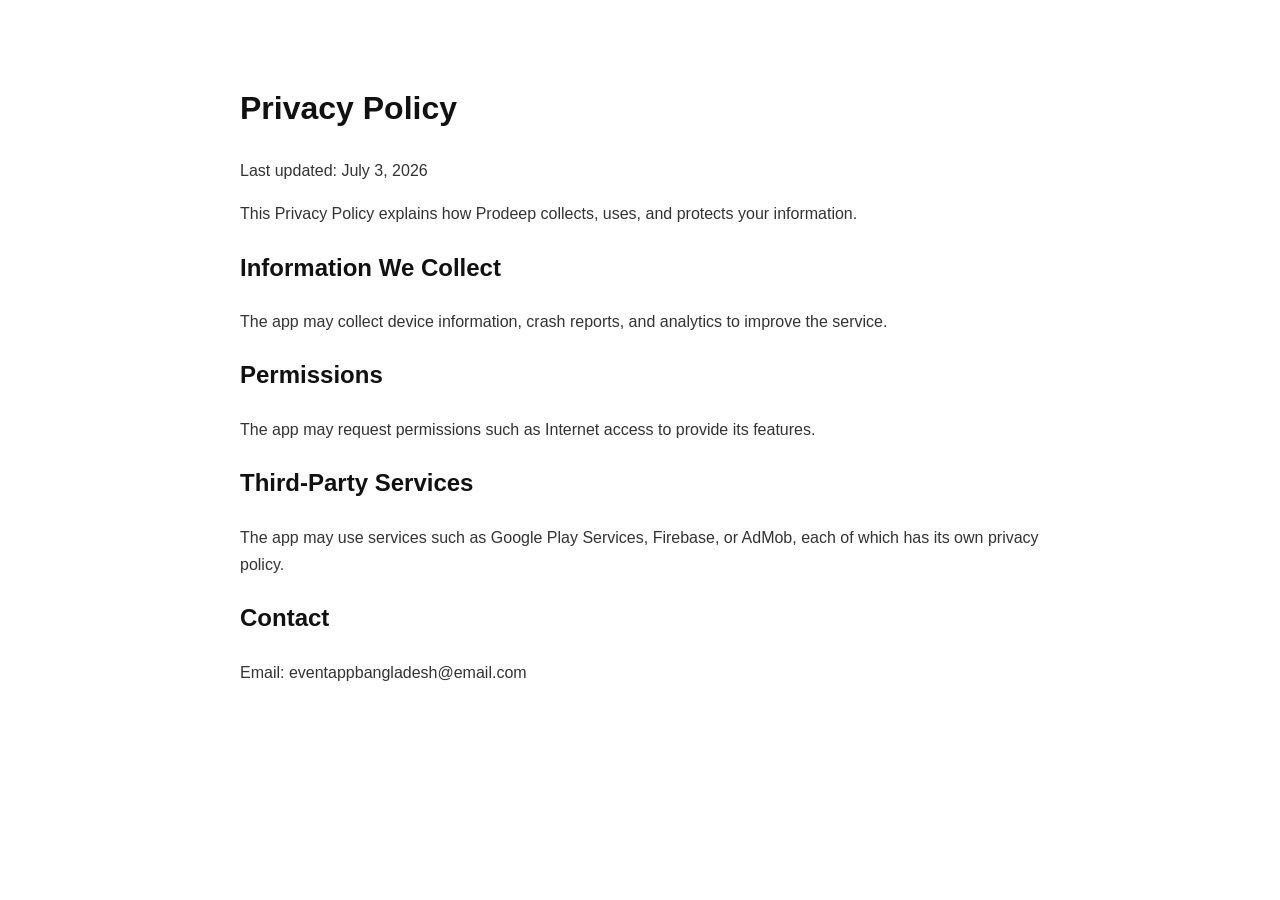
==== privacy.html @ 0e961927 "Add files via upload" ====
<!DOCTYPE html>
<html lang="en">
<head>
    <meta charset="UTF-8">
    <meta name="viewport" content="width=device-width, initial-scale=1.0">
    <title>Prodeep Privacy Policy</title>
    <style>
        body{
            font-family: Arial, sans-serif;
            max-width:800px;
            margin:40px auto;
            padding:20px;
            line-height:1.7;
            color:#333;
        }
        h1,h2{
            color:#111;
        }
    </style>
</head>
<body>

<h1>Privacy Policy</h1>

<p>Last updated: July 3, 2026</p>

<p>This Privacy Policy explains how Prodeep collects, uses, and protects your information.</p>

<h2>Information We Collect</h2>
<p>The app may collect device information, crash reports, and analytics to improve the service.</p>

<h2>Permissions</h2>
<p>The app may request permissions such as Internet access to provide its features.</p>

<h2>Third-Party Services</h2>
<p>The app may use services such as Google Play Services, Firebase, or AdMob, each of which has its own privacy policy.</p>

<h2>Contact</h2>
<p>Email: eventappbangladesh@email.com</p>

</body>
</html>
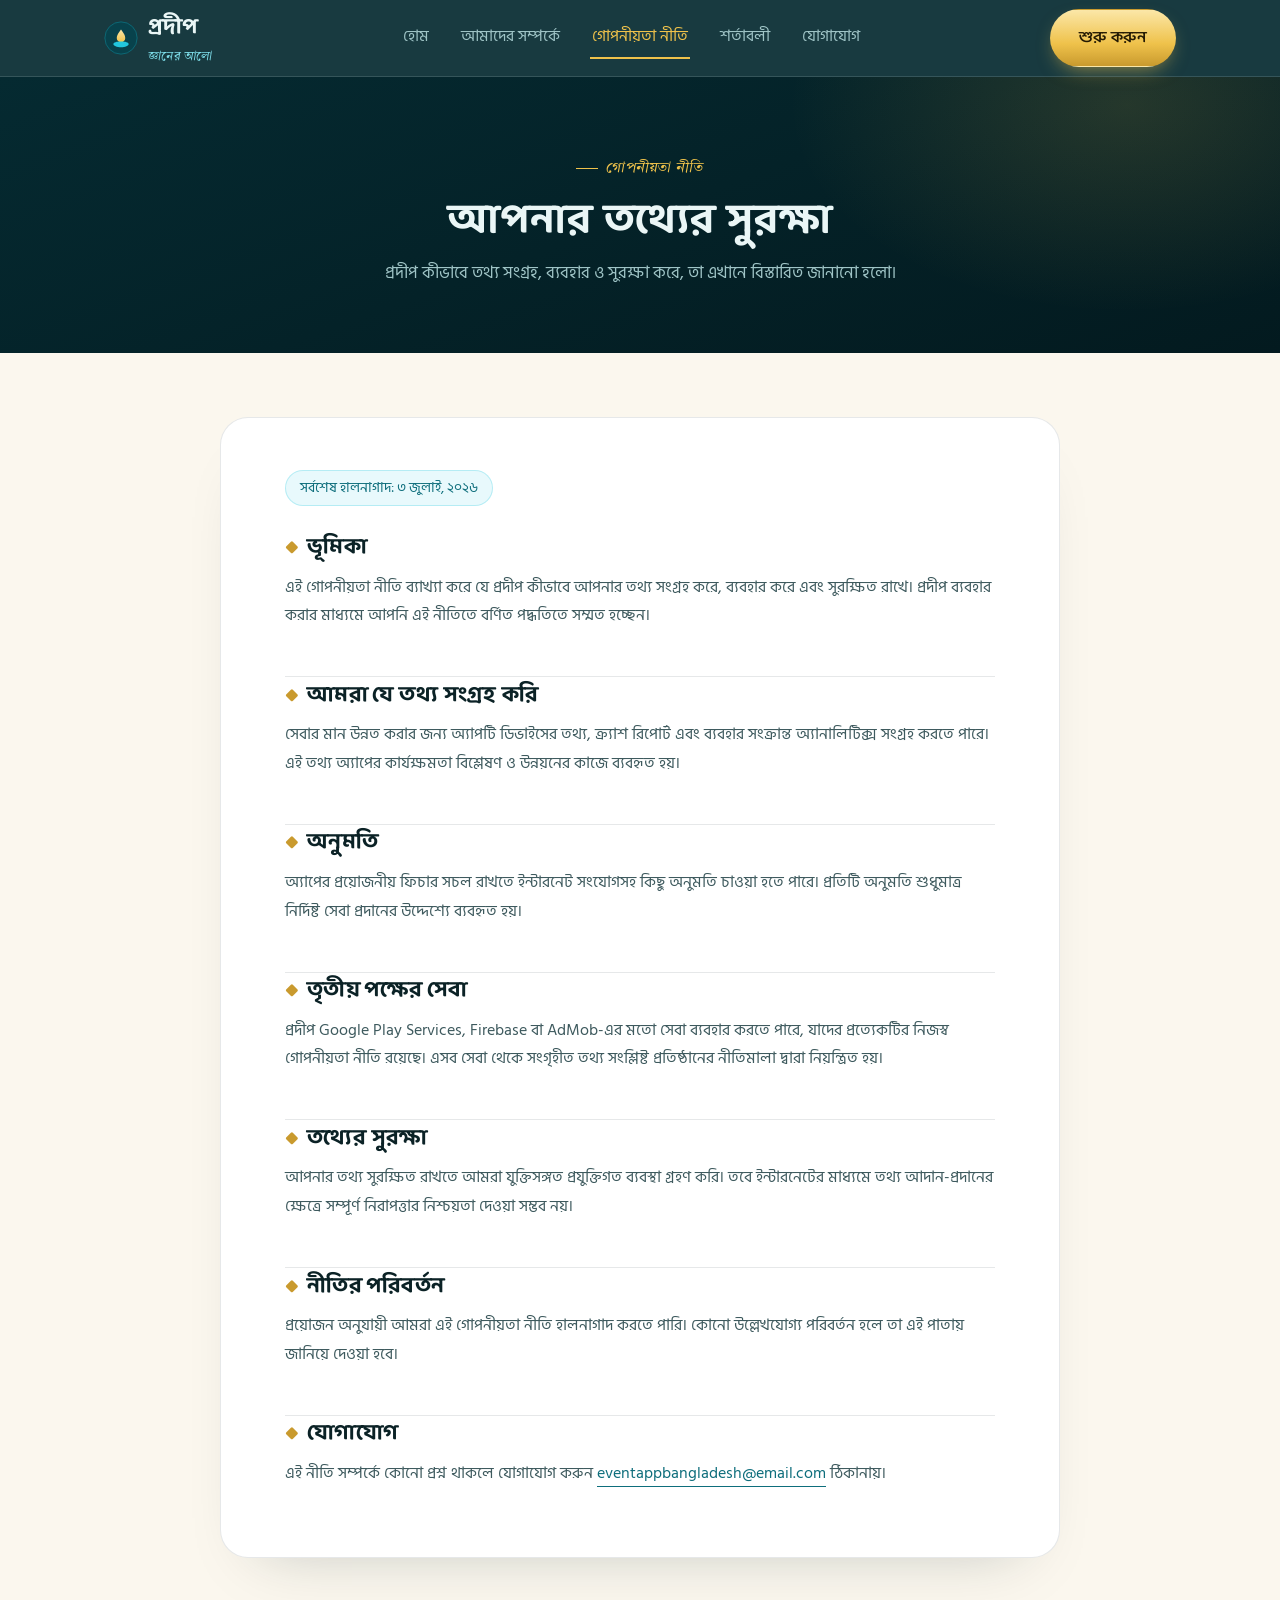
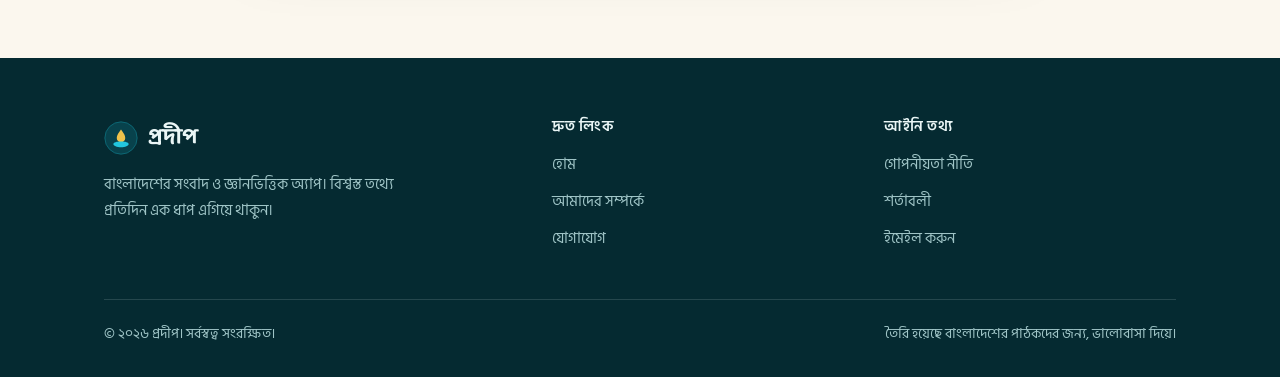
==== commit 312db6a8: "Updated project files" ====
--- a/privacy.html
+++ b/privacy.html
@@ -1,42 +1,119 @@
-<!DOCTYPE html>
-<html lang="en">
-<head>
-    <meta charset="UTF-8">
-    <meta name="viewport" content="width=device-width, initial-scale=1.0">
-    <title>Prodeep Privacy Policy</title>
-    <style>
-        body{
-            font-family: Arial, sans-serif;
-            max-width:800px;
-            margin:40px auto;
-            padding:20px;
-            line-height:1.7;
-            color:#333;
-        }
-        h1,h2{
-            color:#111;
-        }
-    </style>
-</head>
-<body>
-
-<h1>Privacy Policy</h1>
-
-<p>Last updated: July 3, 2026</p>
-
-<p>This Privacy Policy explains how Prodeep collects, uses, and protects your information.</p>
-
-<h2>Information We Collect</h2>
-<p>The app may collect device information, crash reports, and analytics to improve the service.</p>
-
-<h2>Permissions</h2>
-<p>The app may request permissions such as Internet access to provide its features.</p>
-
-<h2>Third-Party Services</h2>
-<p>The app may use services such as Google Play Services, Firebase, or AdMob, each of which has its own privacy policy.</p>
-
-<h2>Contact</h2>
-<p>Email: eventappbangladesh@email.com</p>
-
-</body>
-</html>+<!DOCTYPE html>
+<html lang="bn">
+<head>
+<meta charset="UTF-8">
+<meta name="viewport" content="width=device-width, initial-scale=1.0">
+<title>গোপনীয়তা নীতি — প্রদীপ</title>
+<meta name="description" content="প্রদীপ কীভাবে আপনার তথ্য সংগ্রহ, ব্যবহার ও সুরক্ষা করে।">
+<link rel="preconnect" href="https://fonts.googleapis.com">
+<link rel="preconnect" href="https://fonts.gstatic.com" crossorigin>
+<link href="https://fonts.googleapis.com/css2?family=Baloo+Da+2:wght@500;600;700;800&family=Hind+Siliguri:wght@300;400;500;600;700&family=Tiro+Bangla:ital@0;1&display=swap" rel="stylesheet">
+<link rel="stylesheet" href="styles.css">
+</head>
+<body>
+
+<header class="site-header">
+  <div class="container">
+    <a href="index.html" class="logo">
+      <svg class="lamp-mark" viewBox="0 0 40 40" xmlns="http://www.w3.org/2000/svg">
+        <defs>
+          <linearGradient id="flameGrad" x1="0" y1="0" x2="0" y2="1">
+            <stop offset="0%" stop-color="#FBE7A8"/>
+            <stop offset="100%" stop-color="#EFC24B"/>
+          </linearGradient>
+        </defs>
+        <circle cx="20" cy="20" r="19" fill="#08424C" stroke="#0E6E7C"/>
+        <path d="M20 10c3 4 5 7 5 10a5 5 0 1 1-10 0c0-3 2-6 5-10z" fill="url(#flameGrad)"/>
+        <path d="M11 27c0-2 4-3 9-3s9 1 9 3-4 4-9 4-9-2-9-4z" fill="#22C7DE"/>
+      </svg>
+      <span>প্রদীপ<span class="brand-sub">জ্ঞানের আলো</span></span>
+    </a>
+    <button class="nav-toggle" aria-label="মেনু খুলুন" onclick="document.querySelector('.main-nav').classList.toggle('open')">
+      <span></span><span></span><span></span>
+    </button>
+    <nav class="main-nav">
+      <a href="index.html">হোম</a>
+      <a href="about.html">আমাদের সম্পর্কে</a>
+      <a href="privacy.html" class="active">গোপনীয়তা নীতি</a>
+      <a href="terms.html">শর্তাবলী</a>
+      <a href="contact.html">যোগাযোগ</a>
+    </nav>
+    <div class="header-actions">
+      <a href="contact.html" class="btn btn-gold">শুরু করুন</a>
+    </div>
+  </div>
+</header>
+
+<section class="page-hero">
+  <div class="container">
+    <span class="eyebrow">গোপনীয়তা নীতি</span>
+    <h1>আপনার তথ্যের সুরক্ষা</h1>
+    <p>প্রদীপ কীভাবে তথ্য সংগ্রহ, ব্যবহার ও সুরক্ষা করে, তা এখানে বিস্তারিত জানানো হলো।</p>
+  </div>
+</section>
+
+<div class="prose-wrap">
+  <div class="container">
+    <div class="prose-card">
+      <span class="meta-updated">সর্বশেষ হালনাগাদ: ৩ জুলাই, ২০২৬</span>
+
+      <h2 style="margin-top:0; border-top:none; padding-top:0;"><span class="h-icon">◆</span>ভূমিকা</h2>
+      <p>এই গোপনীয়তা নীতি ব্যাখ্যা করে যে প্রদীপ কীভাবে আপনার তথ্য সংগ্রহ করে, ব্যবহার করে এবং সুরক্ষিত রাখে। প্রদীপ ব্যবহার করার মাধ্যমে আপনি এই নীতিতে বর্ণিত পদ্ধতিতে সম্মত হচ্ছেন।</p>
+
+      <h2><span class="h-icon">◆</span>আমরা যে তথ্য সংগ্রহ করি</h2>
+      <p>সেবার মান উন্নত করার জন্য অ্যাপটি ডিভাইসের তথ্য, ক্র্যাশ রিপোর্ট এবং ব্যবহার সংক্রান্ত অ্যানালিটিক্স সংগ্রহ করতে পারে। এই তথ্য অ্যাপের কার্যক্ষমতা বিশ্লেষণ ও উন্নয়নের কাজে ব্যবহৃত হয়।</p>
+
+      <h2><span class="h-icon">◆</span>অনুমতি</h2>
+      <p>অ্যাপের প্রয়োজনীয় ফিচার সচল রাখতে ইন্টারনেট সংযোগসহ কিছু অনুমতি চাওয়া হতে পারে। প্রতিটি অনুমতি শুধুমাত্র নির্দিষ্ট সেবা প্রদানের উদ্দেশ্যে ব্যবহৃত হয়।</p>
+
+      <h2><span class="h-icon">◆</span>তৃতীয় পক্ষের সেবা</h2>
+      <p>প্রদীপ Google Play Services, Firebase বা AdMob-এর মতো সেবা ব্যবহার করতে পারে, যাদের প্রত্যেকটির নিজস্ব গোপনীয়তা নীতি রয়েছে। এসব সেবা থেকে সংগৃহীত তথ্য সংশ্লিষ্ট প্রতিষ্ঠানের নীতিমালা দ্বারা নিয়ন্ত্রিত হয়।</p>
+
+      <h2><span class="h-icon">◆</span>তথ্যের সুরক্ষা</h2>
+      <p>আপনার তথ্য সুরক্ষিত রাখতে আমরা যুক্তিসঙ্গত প্রযুক্তিগত ব্যবস্থা গ্রহণ করি। তবে ইন্টারনেটের মাধ্যমে তথ্য আদান-প্রদানের ক্ষেত্রে সম্পূর্ণ নিরাপত্তার নিশ্চয়তা দেওয়া সম্ভব নয়।</p>
+
+      <h2><span class="h-icon">◆</span>নীতির পরিবর্তন</h2>
+      <p>প্রয়োজন অনুযায়ী আমরা এই গোপনীয়তা নীতি হালনাগাদ করতে পারি। কোনো উল্লেখযোগ্য পরিবর্তন হলে তা এই পাতায় জানিয়ে দেওয়া হবে।</p>
+
+      <h2><span class="h-icon">◆</span>যোগাযোগ</h2>
+      <p>এই নীতি সম্পর্কে কোনো প্রশ্ন থাকলে যোগাযোগ করুন <a href="mailto:eventappbangladesh@email.com">eventappbangladesh@email.com</a> ঠিকানায়।</p>
+    </div>
+  </div>
+</div>
+
+<footer class="site-footer">
+  <div class="container">
+    <div class="footer-grid">
+      <div class="footer-brand">
+        <a href="index.html" class="logo">
+          <svg class="lamp-mark" viewBox="0 0 40 40" xmlns="http://www.w3.org/2000/svg">
+            <circle cx="20" cy="20" r="19" fill="#08424C" stroke="#0E6E7C"/>
+            <path d="M20 10c3 4 5 7 5 10a5 5 0 1 1-10 0c0-3 2-6 5-10z" fill="#EFC24B"/>
+            <path d="M11 27c0-2 4-3 9-3s9 1 9 3-4 4-9 4-9-2-9-4z" fill="#22C7DE"/>
+          </svg>
+          <span>প্রদীপ</span>
+        </a>
+        <p>বাংলাদেশের সংবাদ ও জ্ঞানভিত্তিক অ্যাপ। বিশ্বস্ত তথ্যে প্রতিদিন এক ধাপ এগিয়ে থাকুন।</p>
+      </div>
+      <div class="footer-col">
+        <h4>দ্রুত লিংক</h4>
+        <a href="index.html">হোম</a>
+        <a href="about.html">আমাদের সম্পর্কে</a>
+        <a href="contact.html">যোগাযোগ</a>
+      </div>
+      <div class="footer-col">
+        <h4>আইনি তথ্য</h4>
+        <a href="privacy.html">গোপনীয়তা নীতি</a>
+        <a href="terms.html">শর্তাবলী</a>
+        <a href="mailto:eventappbangladesh@email.com">ইমেইল করুন</a>
+      </div>
+    </div>
+    <div class="footer-bottom">
+      <span>© ২০২৬ প্রদীপ। সর্বস্বত্ব সংরক্ষিত।</span>
+      <span>তৈরি হয়েছে বাংলাদেশের পাঠকদের জন্য, ভালোবাসা দিয়ে।</span>
+    </div>
+  </div>
+</footer>
+
+</body>
+</html>
--- a/styles.css
+++ b/styles.css
@@ -0,0 +1,501 @@
+/* =========================================================
+   প্রদীপ (Prodeep) — Design System
+   Concept: knowledge as light. A lamp glows against deep
+   teal night; cyan is the ambient light, gold is the flame.
+   ========================================================= */
+
+:root{
+  /* --- Color tokens --- */
+  --bg-deep:      #052A31;   /* night teal — header/footer/hero */
+  --bg-deep-2:    #08424C;   /* lighter panel within dark sections */
+  --paper:        #FBF7EE;   /* warm paper — reading surfaces */
+  --paper-2:      #F2EBD8;   /* slightly deeper paper for cards */
+  --cyan:         #22C7DE;   /* ambient light — links, icons */
+  --cyan-soft:    #7FE0EC;   /* pale cyan for text-on-dark accents */
+  --cyan-deep:    #0E6E7C;   /* borders / mid tone */
+  --gold:         #EFC24B;   /* the flame — primary accent */
+  --gold-deep:    #C99A2E;   /* pressed / border gold */
+  --gold-glow:    #FBE7A8;   /* hottest point of the flame glow */
+  --ink:          #0B2226;   /* body text on paper */
+  --ink-soft:     #3E5A5E;   /* secondary text on paper */
+  --text-light:   #EAF6F6;   /* body text on dark */
+  --text-muted:   #9FC4C6;   /* secondary text on dark */
+  --line:         rgba(11,34,38,0.10);
+  --line-dark:    rgba(234,246,246,0.14);
+
+  /* --- Type --- */
+  --font-display: 'Baloo Da 2', 'Hind Siliguri', sans-serif;
+  --font-body:    'Hind Siliguri', 'Noto Sans Bengali', sans-serif;
+  --font-accent:  'Tiro Bangla', serif;
+
+  /* --- Rhythm --- */
+  --radius-s: 10px;
+  --radius-m: 18px;
+  --radius-l: 28px;
+  --container: 1120px;
+}
+
+*{ box-sizing:border-box; }
+html{ scroll-behavior:smooth; }
+body{
+  margin:0;
+  background:var(--paper);
+  color:var(--ink);
+  font-family:var(--font-body);
+  font-size:17px;
+  line-height:1.8;
+  -webkit-font-smoothing:antialiased;
+}
+img,svg{ display:block; max-width:100%; }
+a{ color:inherit; text-decoration:none; }
+h1,h2,h3,h4{
+  font-family:var(--font-display);
+  font-weight:700;
+  margin:0 0 0.5em;
+  line-height:1.25;
+  letter-spacing:0.2px;
+}
+p{ margin:0 0 1.1em; }
+.container{
+  max-width:var(--container);
+  margin:0 auto;
+  padding:0 24px;
+}
+.eyebrow{
+  display:inline-flex;
+  align-items:center;
+  gap:8px;
+  font-family:var(--font-accent);
+  font-style:italic;
+  font-size:15px;
+  letter-spacing:0.3px;
+  color:var(--gold);
+}
+.eyebrow::before{
+  content:"";
+  width:22px; height:1.5px;
+  background:var(--gold);
+  display:inline-block;
+}
+
+/* ---------------- Buttons ---------------- */
+.btn{
+  display:inline-flex;
+  align-items:center;
+  justify-content:center;
+  gap:8px;
+  padding:14px 28px;
+  border-radius:999px;
+  font-family:var(--font-display);
+  font-weight:600;
+  font-size:16px;
+  border:1.5px solid transparent;
+  cursor:pointer;
+  transition:transform .18s ease, box-shadow .18s ease, background .18s ease, color .18s ease;
+}
+.btn:active{ transform:translateY(1px); }
+.btn-gold{
+  background:linear-gradient(180deg, var(--gold-glow), var(--gold) 60%, var(--gold-deep));
+  color:#241A03;
+  box-shadow:0 8px 20px -8px rgba(239,194,75,0.65);
+}
+.btn-gold:hover{ box-shadow:0 10px 26px -8px rgba(239,194,75,0.85); transform:translateY(-1px); }
+.btn-outline{
+  background:transparent;
+  border-color:var(--line-dark);
+  color:var(--text-light);
+}
+.btn-outline:hover{ border-color:var(--cyan); color:var(--cyan-soft); }
+.btn-outline-light{
+  background:transparent;
+  border-color:var(--cyan-deep);
+  color:var(--ink);
+}
+.btn-outline-light:hover{ border-color:var(--gold-deep); color:var(--gold-deep); }
+
+/* ---------------- Header ---------------- */
+.site-header{
+  position:sticky; top:0; z-index:50;
+  background:rgba(5,42,49,0.92);
+  backdrop-filter:blur(10px);
+  border-bottom:1px solid var(--line-dark);
+}
+.site-header .container{
+  display:flex; align-items:center; justify-content:space-between;
+  height:76px;
+}
+.logo{
+  display:flex; align-items:center; gap:10px;
+  font-family:var(--font-display);
+  font-weight:700;
+  font-size:22px;
+  color:var(--text-light);
+}
+.logo .lamp-mark{ width:34px; height:34px; }
+.logo span.brand-sub{
+  display:block;
+  font-family:var(--font-accent);
+  font-style:italic;
+  font-weight:400;
+  font-size:11.5px;
+  color:var(--cyan-soft);
+  letter-spacing:0.4px;
+}
+nav.main-nav{ display:flex; align-items:center; gap:28px; }
+nav.main-nav a{
+  font-size:15.5px;
+  color:var(--text-muted);
+  padding:6px 2px;
+  border-bottom:2px solid transparent;
+  transition:color .15s ease, border-color .15s ease;
+}
+nav.main-nav a:hover, nav.main-nav a.active{
+  color:var(--gold);
+  border-color:var(--gold);
+}
+.header-actions{ display:flex; align-items:center; gap:14px; }
+.nav-toggle{ display:none; }
+
+@media (max-width:860px){
+  nav.main-nav{
+    position:fixed; inset:76px 0 0 0;
+    background:var(--bg-deep);
+    flex-direction:column;
+    padding:28px 24px;
+    gap:22px;
+    transform:translateY(-8px);
+    opacity:0;
+    pointer-events:none;
+    transition:opacity .2s ease, transform .2s ease;
+  }
+  nav.main-nav.open{ opacity:1; transform:translateY(0); pointer-events:auto; }
+  .nav-toggle{
+    display:inline-flex; flex-direction:column; gap:5px;
+    background:none; border:none; cursor:pointer; padding:8px;
+  }
+  .nav-toggle span{ width:22px; height:2px; background:var(--text-light); border-radius:2px; }
+  .header-actions .btn{ padding:10px 18px; font-size:14px; }
+}
+
+/* ---------------- Hero (dark, homepage) ---------------- */
+.hero{
+  position:relative;
+  overflow:hidden;
+  background:
+    radial-gradient(ellipse 620px 480px at 82% 18%, rgba(239,194,75,0.16), transparent 60%),
+    radial-gradient(ellipse 800px 600px at 10% 90%, rgba(34,199,222,0.12), transparent 60%),
+    linear-gradient(160deg, var(--bg-deep) 0%, #031A1F 100%);
+  color:var(--text-light);
+  padding:88px 0 100px;
+}
+.hero-grid{
+  display:grid;
+  grid-template-columns:1.05fr 0.95fr;
+  gap:56px;
+  align-items:center;
+}
+.hero h1{
+  font-size:clamp(34px, 4.4vw, 54px);
+  color:var(--text-light);
+  margin:14px 0 20px;
+}
+.hero h1 em{
+  font-style:normal;
+  color:var(--gold);
+  background:linear-gradient(180deg, var(--gold-glow), var(--gold));
+  -webkit-background-clip:text;
+  background-clip:text;
+  -webkit-text-fill-color:transparent;
+}
+.hero p.lead{
+  font-size:18px;
+  color:var(--text-muted);
+  max-width:520px;
+  margin-bottom:32px;
+}
+.hero-cta{ display:flex; gap:16px; flex-wrap:wrap; margin-bottom:52px; }
+
+.stat-row{
+  display:flex; gap:40px; flex-wrap:wrap;
+  border-top:1px solid var(--line-dark);
+  padding-top:28px;
+}
+.stat-row .stat b{
+  display:block;
+  font-family:var(--font-display);
+  font-size:30px;
+  color:var(--gold);
+}
+.stat-row .stat span{
+  font-size:14px;
+  color:var(--text-muted);
+}
+
+/* --- Lamp illustration --- */
+.lamp-stage{
+  position:relative;
+  height:440px;
+  display:flex; align-items:center; justify-content:center;
+}
+.lamp-glow{
+  position:absolute;
+  width:340px; height:340px;
+  border-radius:50%;
+  background:radial-gradient(circle, rgba(251,231,168,0.55), rgba(239,194,75,0.16) 45%, transparent 72%);
+  filter:blur(2px);
+  animation:pulseGlow 4.5s ease-in-out infinite;
+}
+.lamp-illustration{ position:relative; width:180px; z-index:2; }
+.badge{
+  position:absolute;
+  display:flex; align-items:center; gap:9px;
+  background:rgba(8,66,76,0.85);
+  border:1px solid var(--line-dark);
+  padding:10px 16px 10px 12px;
+  border-radius:999px;
+  font-size:14.5px;
+  color:var(--text-light);
+  backdrop-filter:blur(6px);
+  animation:floatY 5s ease-in-out infinite;
+}
+.badge .dot{ width:9px; height:9px; border-radius:50%; }
+.badge-news{ top:6%; left:-4%; animation-delay:.2s; }
+.badge-news .dot{ background:var(--cyan); }
+.badge-gk{ top:44%; right:-8%; animation-delay:1s; }
+.badge-gk .dot{ background:var(--gold); }
+.badge-quiz{ bottom:4%; left:6%; animation-delay:1.8s; }
+.badge-quiz .dot{ background:#8FE3C0; }
+
+.ray-line{ position:absolute; z-index:1; opacity:.5; }
+
+@keyframes pulseGlow{
+  0%,100%{ transform:scale(1); opacity:.9; }
+  50%{ transform:scale(1.08); opacity:1; }
+}
+@keyframes floatY{
+  0%,100%{ transform:translateY(0); }
+  50%{ transform:translateY(-9px); }
+}
+@media (prefers-reduced-motion: reduce){
+  .lamp-glow, .badge{ animation:none; }
+}
+
+@media (max-width:940px){
+  .hero-grid{ grid-template-columns:1fr; }
+  .lamp-stage{ height:320px; margin-top:20px; }
+}
+
+/* ---------------- Page hero (inner pages) ---------------- */
+.page-hero{
+  background:
+    radial-gradient(ellipse 520px 320px at 88% 10%, rgba(239,194,75,0.14), transparent 65%),
+    linear-gradient(160deg, var(--bg-deep) 0%, #031A1F 100%);
+  color:var(--text-light);
+  padding:72px 0 64px;
+  text-align:center;
+}
+.page-hero .eyebrow{ justify-content:center; margin-bottom:14px; }
+.page-hero h1{ color:var(--text-light); font-size:clamp(28px,4vw,42px); margin-bottom:10px; }
+.page-hero p{ color:var(--text-muted); max-width:560px; margin:0 auto; }
+
+/* ---------------- Sections on paper ---------------- */
+.section{ padding:88px 0; }
+.section-head{ max-width:640px; margin-bottom:52px; }
+.section-head h2{ font-size:clamp(26px,3vw,36px); color:var(--ink); }
+.section-head p{ color:var(--ink-soft); font-size:17px; }
+
+.cards-3{
+  display:grid;
+  grid-template-columns:repeat(3, 1fr);
+  gap:24px;
+}
+.feature-card{
+  background:var(--paper-2);
+  border:1px solid var(--line);
+  border-radius:var(--radius-m);
+  padding:32px 28px;
+  transition:transform .2s ease, box-shadow .2s ease, border-color .2s ease;
+}
+.feature-card:hover{
+  transform:translateY(-4px);
+  box-shadow:0 18px 34px -20px rgba(11,34,38,0.35);
+  border-color:var(--gold-deep);
+}
+.feature-icon{
+  width:52px; height:52px;
+  border-radius:14px;
+  display:flex; align-items:center; justify-content:center;
+  background:linear-gradient(160deg, var(--cyan-deep), var(--bg-deep));
+  margin-bottom:20px;
+}
+.feature-card h3{ font-size:20px; margin-bottom:10px; color:var(--ink); }
+.feature-card p{ color:var(--ink-soft); font-size:15.5px; margin-bottom:0; }
+
+.steps{
+  display:grid;
+  grid-template-columns:repeat(3, 1fr);
+  gap:0;
+  counter-reset:step;
+  position:relative;
+}
+.step{
+  position:relative;
+  padding:0 28px;
+  border-right:1px dashed var(--line);
+}
+.step:last-child{ border-right:none; }
+.step .num{
+  font-family:var(--font-display);
+  font-size:44px;
+  color:var(--gold);
+  opacity:.85;
+  margin-bottom:10px;
+  display:block;
+}
+.step h4{ font-size:18px; margin-bottom:8px; color:var(--ink); }
+.step p{ color:var(--ink-soft); font-size:15px; }
+@media (max-width:820px){
+  .steps, .cards-3{ grid-template-columns:1fr; }
+  .step{ border-right:none; border-bottom:1px dashed var(--line); padding:0 0 28px; margin-bottom:28px; }
+  .step:last-child{ border-bottom:none; margin-bottom:0; }
+}
+
+.quote-band{
+  background:var(--bg-deep);
+  color:var(--text-light);
+  padding:80px 0;
+  text-align:center;
+}
+.quote-band blockquote{
+  font-family:var(--font-accent);
+  font-style:italic;
+  font-size:clamp(22px,2.6vw,30px);
+  max-width:760px;
+  margin:0 auto 18px;
+  color:var(--gold-glow);
+  line-height:1.6;
+}
+.quote-band cite{ color:var(--cyan-soft); font-size:14.5px; font-style:normal; }
+
+.cta-band{
+  background:linear-gradient(135deg, var(--bg-deep-2), var(--bg-deep));
+  color:var(--text-light);
+  padding:70px 0;
+  text-align:center;
+  position:relative;
+  overflow:hidden;
+}
+.cta-band::before{
+  content:"";
+  position:absolute; inset:0;
+  background:radial-gradient(ellipse 500px 260px at 50% 0%, rgba(239,194,75,0.18), transparent 70%);
+}
+.cta-band .container{ position:relative; }
+.cta-band h2{ color:var(--text-light); font-size:clamp(24px,3vw,34px); margin-bottom:12px; }
+.cta-band p{ color:var(--text-muted); margin-bottom:30px; }
+.cta-band .hero-cta{ justify-content:center; margin-bottom:0; }
+
+/* ---------------- Content / prose pages ---------------- */
+.prose-wrap{ padding:64px 0 100px; }
+.prose-card{
+  background:#fff;
+  border:1px solid var(--line);
+  border-radius:var(--radius-l);
+  padding:52px clamp(24px,5vw,64px);
+  max-width:840px;
+  margin:0 auto;
+  box-shadow:0 30px 60px -40px rgba(11,34,38,0.25);
+}
+.prose-card h2{
+  font-size:22px;
+  color:var(--ink);
+  margin-top:2.1em;
+  padding-top:0.2em;
+  border-top:1px solid var(--line);
+}
+.prose-card h2:first-child{ margin-top:0; border-top:none; padding-top:0; }
+.prose-card h2 .h-icon{ color:var(--gold-deep); margin-right:8px; }
+.prose-card p{ color:var(--ink-soft); font-size:16px; }
+.prose-card ul{ color:var(--ink-soft); padding-right:22px; margin:0 0 1.1em; }
+.prose-card li{ margin-bottom:8px; }
+.meta-updated{
+  display:inline-block;
+  font-size:13.5px;
+  color:var(--cyan-deep);
+  background:rgba(34,199,222,0.10);
+  border:1px solid rgba(34,199,222,0.25);
+  padding:5px 14px;
+  border-radius:999px;
+  margin-bottom:28px;
+}
+.prose-card a{ color:var(--cyan-deep); border-bottom:1px solid var(--cyan-deep); }
+.prose-card a:hover{ color:var(--gold-deep); border-color:var(--gold-deep); }
+
+/* ---------------- Contact page specifics ---------------- */
+.contact-grid{
+  display:grid;
+  grid-template-columns:1fr 1fr;
+  gap:24px;
+  max-width:900px;
+  margin:0 auto;
+}
+.contact-card{
+  background:#fff;
+  border:1px solid var(--line);
+  border-radius:var(--radius-m);
+  padding:30px;
+  text-align:center;
+  box-shadow:0 20px 40px -30px rgba(11,34,38,0.3);
+}
+.contact-card .feature-icon{ margin:0 auto 18px; }
+.contact-card h3{ font-size:18px; margin-bottom:8px; }
+.contact-card p{ color:var(--ink-soft); font-size:15px; margin-bottom:14px; }
+@media (max-width:700px){ .contact-grid{ grid-template-columns:1fr; } }
+
+/* ---------------- Footer ---------------- */
+.site-footer{
+  background:var(--bg-deep);
+  color:var(--text-muted);
+  padding:60px 0 30px;
+}
+.footer-grid{
+  display:grid;
+  grid-template-columns:1.4fr 1fr 1fr;
+  gap:40px;
+  padding-bottom:36px;
+  border-bottom:1px solid var(--line-dark);
+}
+.footer-brand .logo{ margin-bottom:14px; }
+.footer-brand p{ font-size:14.5px; max-width:320px; }
+.footer-col h4{
+  font-family:var(--font-body);
+  font-weight:600;
+  font-size:14.5px;
+  color:var(--text-light);
+  margin-bottom:16px;
+  letter-spacing:0.3px;
+}
+.footer-col a{
+  display:block;
+  font-size:14.5px;
+  color:var(--text-muted);
+  margin-bottom:11px;
+  transition:color .15s ease;
+}
+.footer-col a:hover{ color:var(--gold); }
+.footer-bottom{
+  display:flex; justify-content:space-between; align-items:center;
+  padding-top:22px;
+  font-size:13.5px;
+  flex-wrap:wrap; gap:10px;
+}
+@media (max-width:760px){
+  .footer-grid{ grid-template-columns:1fr; gap:28px; }
+  .footer-bottom{ flex-direction:column; text-align:center; }
+}
+
+/* Focus visibility */
+a:focus-visible, button:focus-visible{
+  outline:2px solid var(--gold);
+  outline-offset:3px;
+}
